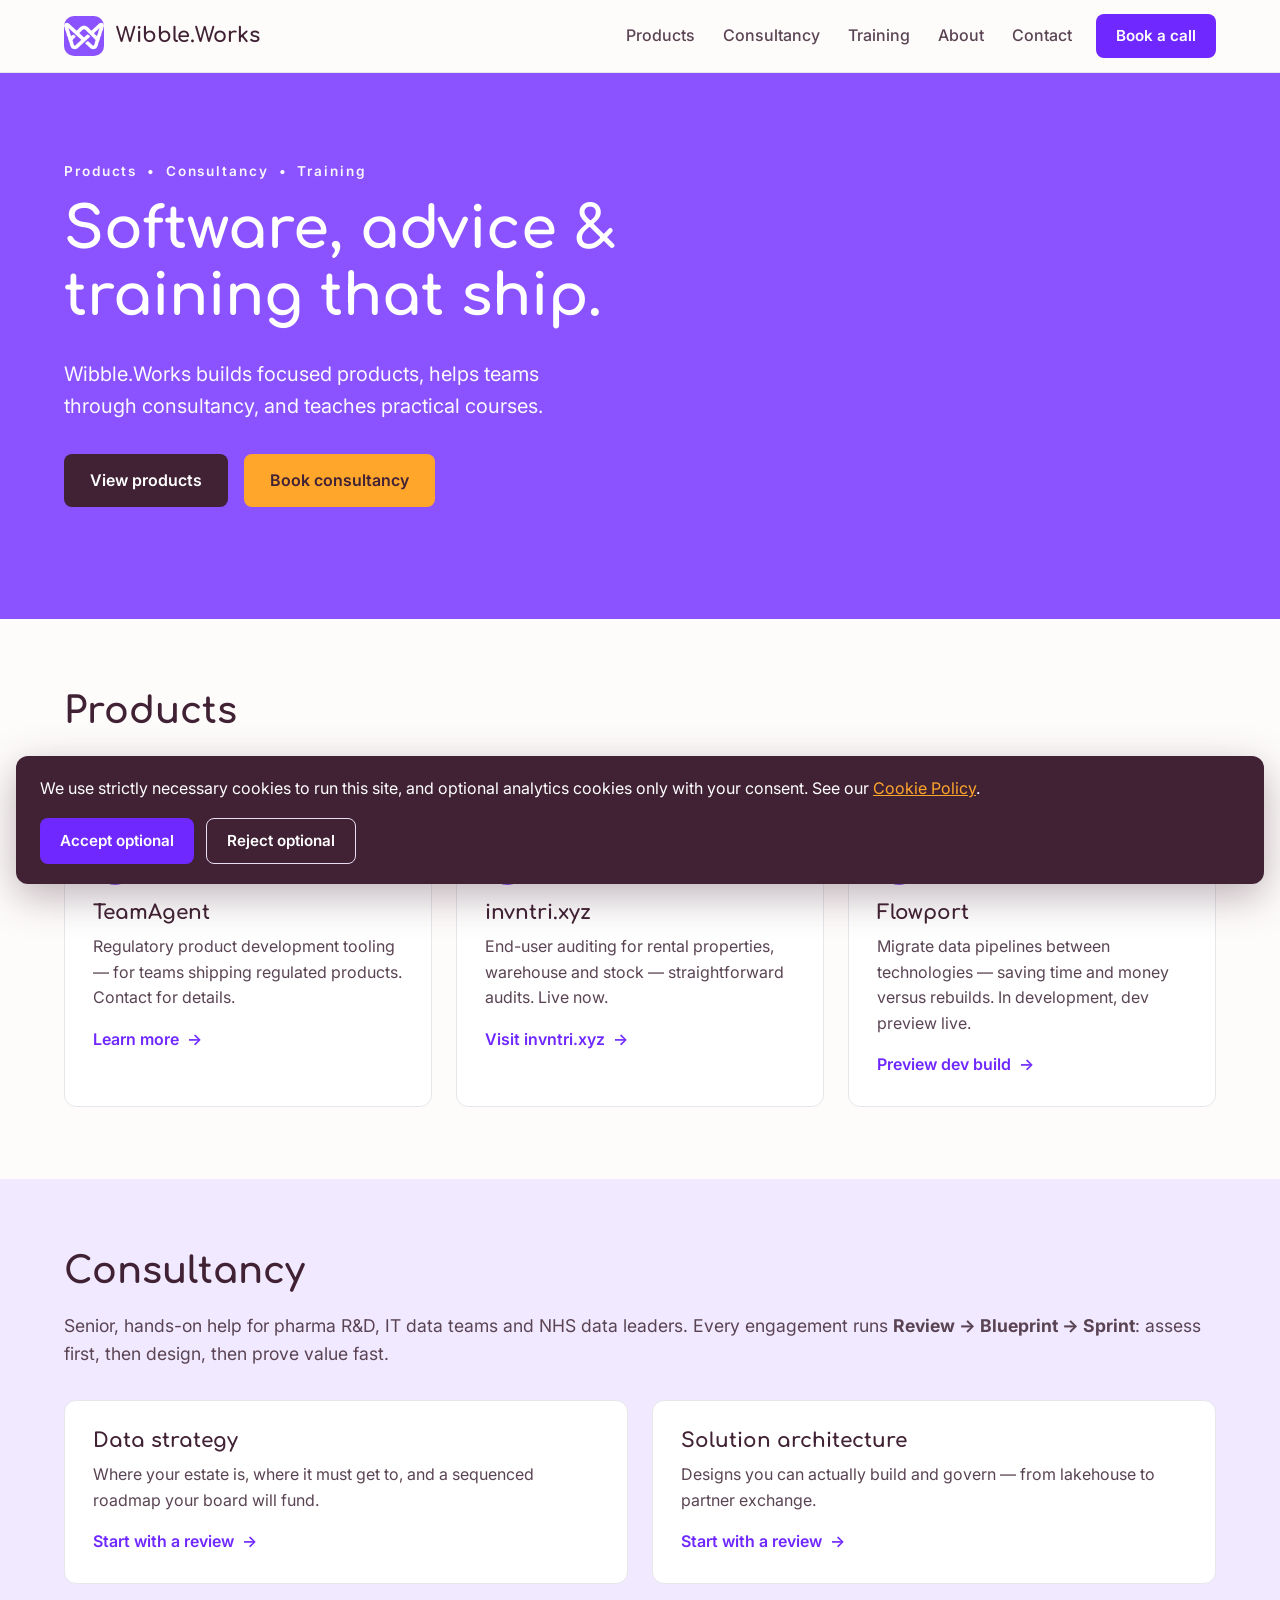
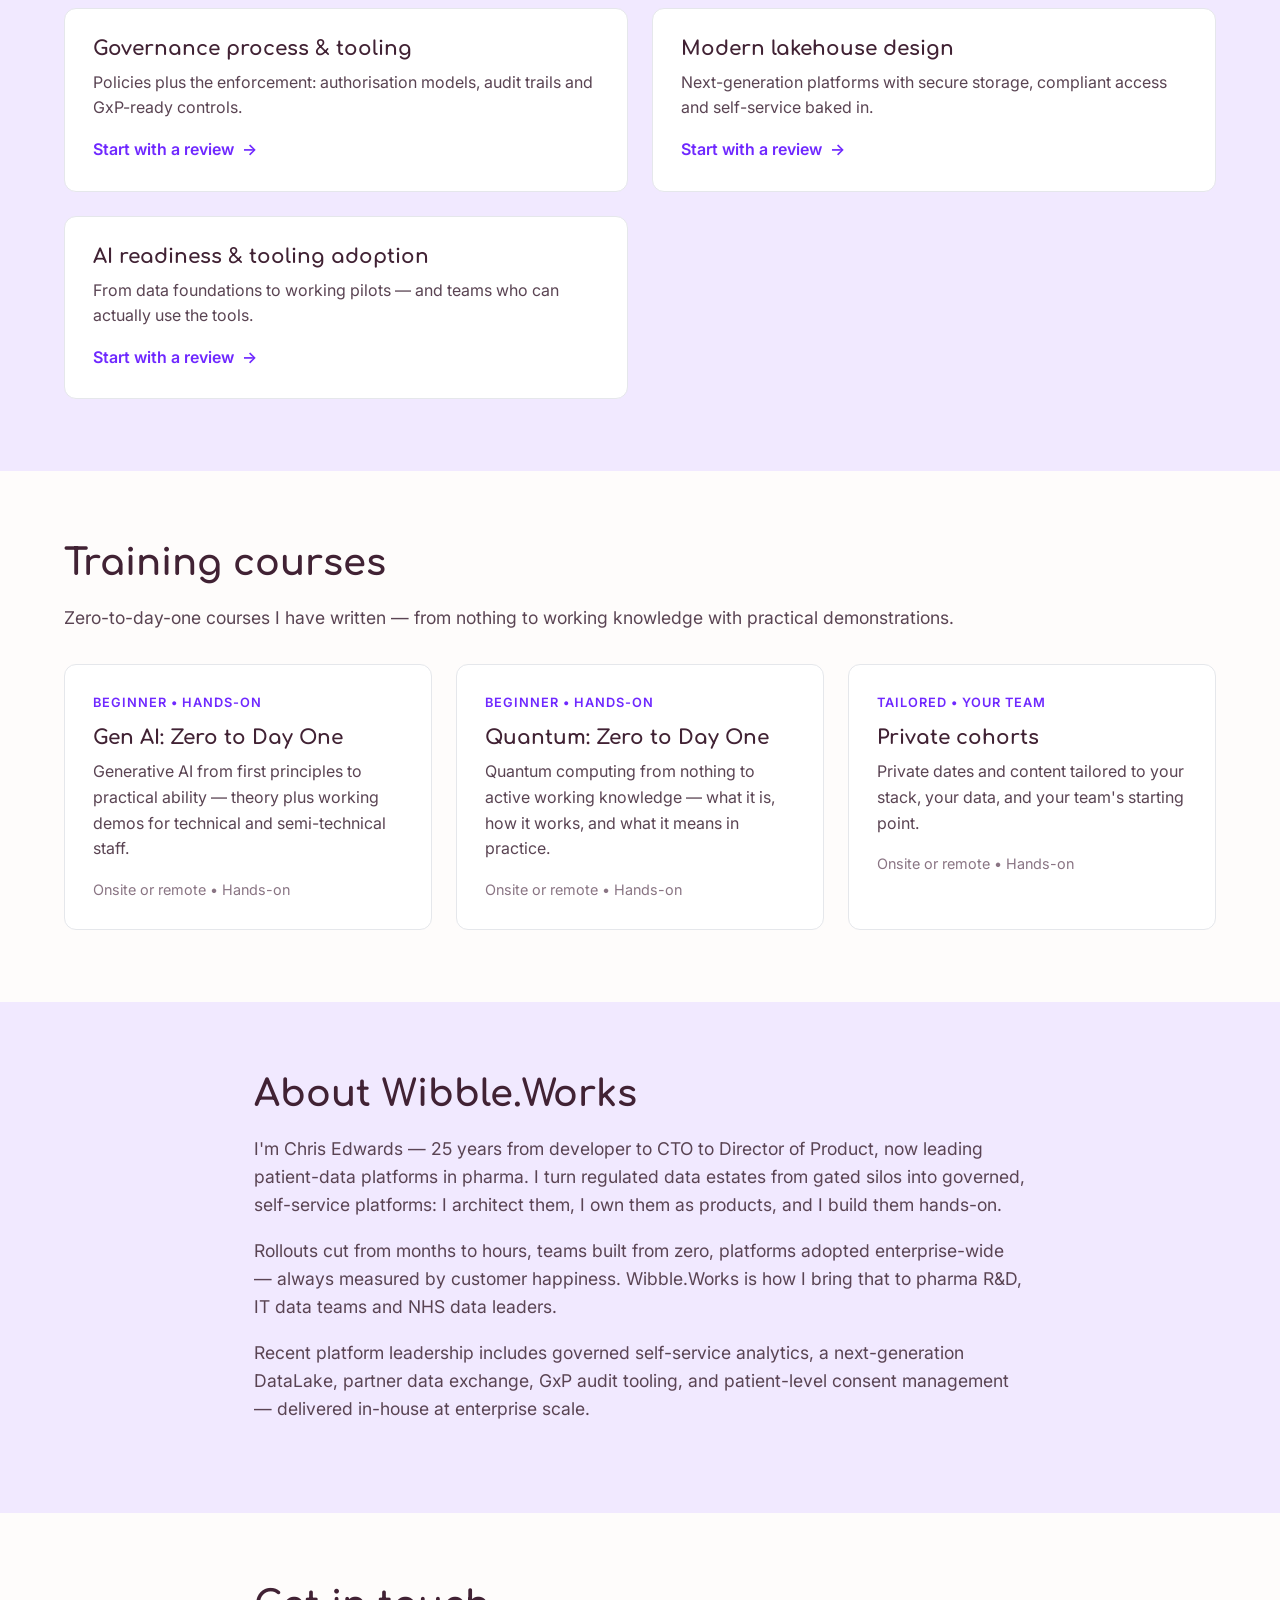
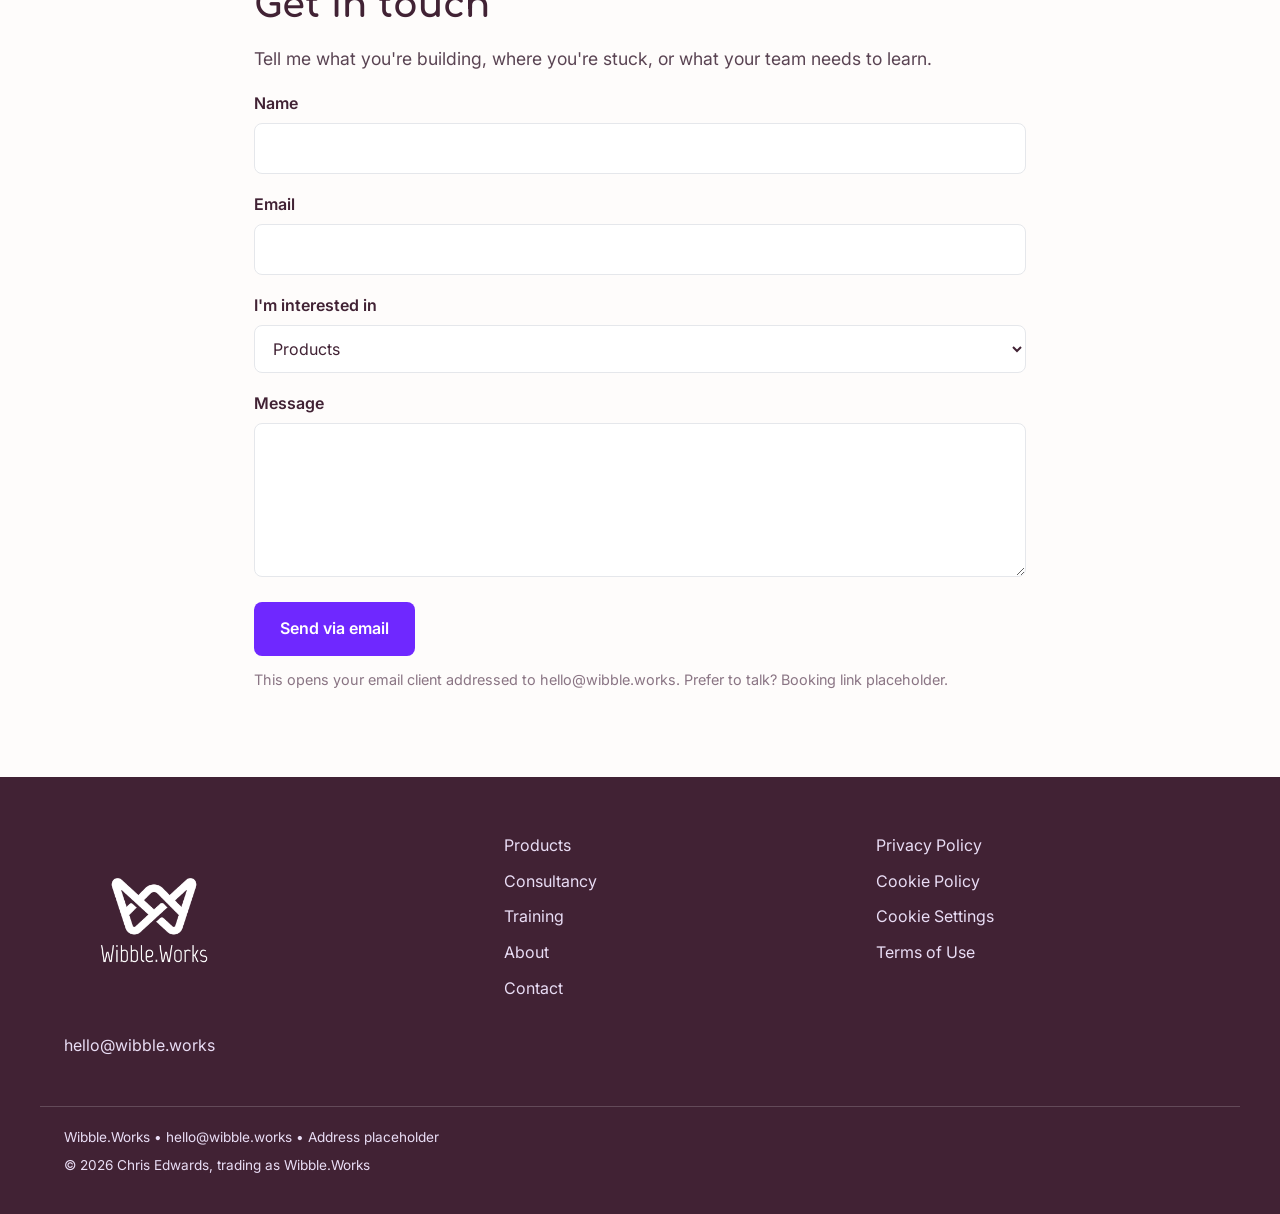
==== index.html @ 683f90d1 "Business website: products, consultancy, training, legal pages with Wibble brand" ====
<!DOCTYPE html>
<html lang="en-GB">
<head>
  <meta charset="utf-8">
  <meta name="viewport" content="width=device-width, initial-scale=1">
  <title>Wibble.Works — Products, Consultancy &amp; Training</title>
  <meta name="description" content="Wibble.Works builds focused products, helps teams through consultancy, and teaches practical training courses.">
  <meta property="og:title" content="Wibble.Works — Products, Consultancy & Training">
  <meta property="og:description" content="Software, advice and training that ship.">
  <meta property="og:type" content="website">
  <link rel="icon" type="image/png" href="assets/favicon-64.png">
  <link rel="preconnect" href="https://fonts.googleapis.com">
  <link rel="preconnect" href="https://fonts.gstatic.com" crossorigin>
  <link href="https://fonts.googleapis.com/css2?family=Comfortaa:wght@500;600;700&family=Inter:wght@400;500;600&display=swap" rel="stylesheet">
  <link rel="stylesheet" href="styles.css">
</head>
<body>
  <a class="skip-link" href="#main">Skip to content</a>

  <header class="site-header" id="top">
    <div class="wrap header-inner">
      <a class="brand" href="#top" aria-label="Wibble.Works home">
        <img class="brand-badge" src="assets/logo-badge-256.png" alt="" width="40" height="40">
        <span class="brand-word">Wibble.Works</span>
      </a>
      <nav class="site-nav" id="site-nav" aria-label="Primary">
        <a href="#products">Products</a>
        <a href="#consultancy">Consultancy</a>
        <a href="#training">Training</a>
        <a href="#about">About</a>
        <a href="#contact">Contact</a>
      </nav>
      <div class="header-cta">
        <a class="btn btn-primary btn-small" href="#contact">Book a call</a>
        <button class="nav-toggle" id="nav-toggle" aria-expanded="false" aria-controls="site-nav" aria-label="Menu">
          <span></span><span></span><span></span>
        </button>
      </div>
    </div>
  </header>

  <main id="main">
    <section class="hero" aria-labelledby="hero-title">
      <div class="wrap">
        <p class="eyebrow">Products &nbsp;•&nbsp; Consultancy &nbsp;•&nbsp; Training</p>
        <h1 id="hero-title">Software, advice &amp;<br>training that ship.</h1>
        <p class="lede">Wibble.Works builds focused products, helps teams<br>through consultancy, and teaches practical courses.</p>
        <p class="hero-actions">
          <a class="btn btn-plum" href="#products">View products</a>
          <a class="btn btn-amber" href="#consultancy">Book consultancy</a>
        </p>
      </div>
    </section>

    <section class="section" id="products" aria-labelledby="products-title">
      <div class="wrap">
        <h2 id="products-title">Products</h2>
        <p class="section-sub">Focused tools, built properly — including one live now.</p>
        <div class="cards-3">
          <article class="card">
            <span class="card-dot" aria-hidden="true"></span>
            <h3>TeamAgent</h3>
            <p>Regulatory product development tooling — for teams shipping regulated products. Contact for details.</p>
            <a class="text-link" href="#contact">Learn more&nbsp;&nbsp;→</a>
          </article>
          <article class="card">
            <span class="card-dot" aria-hidden="true"></span>
            <h3>invntri.xyz</h3>
            <p>End-user auditing for rental properties, warehouse and stock — straightforward audits. Live now.</p>
            <a class="text-link" href="https://invntri.xyz" target="_blank" rel="noopener">Visit invntri.xyz&nbsp;&nbsp;→</a>
          </article>
          <article class="card">
            <span class="card-dot" aria-hidden="true"></span>
            <h3>Flowport</h3>
            <p>Migrate data pipelines between technologies — saving time and money versus rebuilds. In development, dev preview live.</p>
            <a class="text-link" href="https://dev.flowport.co.uk" target="_blank" rel="noopener">Preview dev build&nbsp;&nbsp;→</a>
          </article>
        </div>
      </div>
    </section>

    <section class="section band" id="consultancy" aria-labelledby="consultancy-title">
      <div class="wrap">
        <h2 id="consultancy-title">Consultancy</h2>
        <p class="section-sub">Senior, hands-on help for pharma R&amp;D, IT data teams and NHS data leaders. Every engagement runs <strong>Review → Blueprint → Sprint</strong>: assess first, then design, then prove value fast.</p>
        <div class="cards-2">
          <article class="card">
            <h3>Data strategy</h3>
            <p>Where your estate is, where it must get to, and a sequenced roadmap your board will fund.</p>
            <a class="text-link" href="#contact">Start with a review&nbsp;&nbsp;→</a>
          </article>
          <article class="card">
            <h3>Solution architecture</h3>
            <p>Designs you can actually build and govern — from lakehouse to partner exchange.</p>
            <a class="text-link" href="#contact">Start with a review&nbsp;&nbsp;→</a>
          </article>
          <article class="card">
            <h3>Governance process &amp; tooling</h3>
            <p>Policies plus the enforcement: authorisation models, audit trails and GxP-ready controls.</p>
            <a class="text-link" href="#contact">Start with a review&nbsp;&nbsp;→</a>
          </article>
          <article class="card">
            <h3>Modern lakehouse design</h3>
            <p>Next-generation platforms with secure storage, compliant access and self-service baked in.</p>
            <a class="text-link" href="#contact">Start with a review&nbsp;&nbsp;→</a>
          </article>
          <article class="card">
            <h3>AI readiness &amp; tooling adoption</h3>
            <p>From data foundations to working pilots — and teams who can actually use the tools.</p>
            <a class="text-link" href="#contact">Start with a review&nbsp;&nbsp;→</a>
          </article>
        </div>
      </div>
    </section>

    <section class="section" id="training" aria-labelledby="training-title">
      <div class="wrap">
        <h2 id="training-title">Training courses</h2>
        <p class="section-sub">Zero-to-day-one courses I have written — from nothing to working knowledge with practical demonstrations.</p>
        <div class="cards-3">
          <article class="card">
            <p class="card-kicker">Beginner • Hands-on</p>
            <h3>Gen AI: Zero to Day One</h3>
            <p>Generative AI from first principles to practical ability — theory plus working demos for technical and semi-technical staff.</p>
            <p class="card-meta">Onsite or remote • Hands-on</p>
          </article>
          <article class="card">
            <p class="card-kicker">Beginner • Hands-on</p>
            <h3>Quantum: Zero to Day One</h3>
            <p>Quantum computing from nothing to active working knowledge — what it is, how it works, and what it means in practice.</p>
            <p class="card-meta">Onsite or remote • Hands-on</p>
          </article>
          <article class="card">
            <p class="card-kicker">Tailored • Your team</p>
            <h3>Private cohorts</h3>
            <p>Private dates and content tailored to your stack, your data, and your team's starting point.</p>
            <p class="card-meta">Onsite or remote • Hands-on</p>
          </article>
        </div>
      </div>
    </section>

    <section class="section band" id="about" aria-labelledby="about-title">
      <div class="wrap narrow">
        <h2 id="about-title">About Wibble.Works</h2>
        <p>I'm Chris Edwards — 25 years from developer to CTO to Director of Product, now leading patient-data platforms in pharma. I turn regulated data estates from gated silos into governed, self-service platforms: I architect them, I own them as products, and I build them hands-on.</p>
        <p>Rollouts cut from months to hours, teams built from zero, platforms adopted enterprise-wide — always measured by customer happiness. Wibble.Works is how I bring that to pharma R&amp;D, IT data teams and NHS data leaders.</p>
        <p>Recent platform leadership includes governed self-service analytics, a next-generation DataLake, partner data exchange, GxP audit tooling, and patient-level consent management — delivered in-house at enterprise scale.</p>
      </div>
    </section>

    <section class="section" id="contact" aria-labelledby="contact-title">
      <div class="wrap narrow">
        <h2 id="contact-title">Get in touch</h2>
        <p class="section-sub">Tell me what you're building, where you're stuck, or what your team needs to learn.</p>
        <form id="contact-form" action="mailto:hello@wibble.works" method="post" enctype="text/plain">
          <div class="field">
            <label for="cf-name">Name</label>
            <input id="cf-name" name="name" type="text" autocomplete="name" required>
          </div>
          <div class="field">
            <label for="cf-email">Email</label>
            <input id="cf-email" name="email" type="email" autocomplete="email" required>
          </div>
          <div class="field">
            <label for="cf-topic">I'm interested in</label>
            <select id="cf-topic" name="topic">
              <option>Products</option>
              <option>Consultancy</option>
              <option>Training</option>
              <option>Something else</option>
            </select>
          </div>
          <div class="field">
            <label for="cf-msg">Message</label>
            <textarea id="cf-msg" name="message" rows="5" required></textarea>
          </div>
          <button class="btn btn-primary" type="submit">Send via email</button>
          <p class="form-note">This opens your email client addressed to hello@wibble.works. Prefer to talk? Booking link placeholder.</p>
        </form>
      </div>
    </section>
  </main>

  <footer class="site-footer">
    <div class="wrap footer-grid">
      <div>
        <img src="assets/logo-lockup-white-640.png" alt="Wibble.Works" width="180" height="180">
        <p class="footer-contact">hello@wibble.works</p>
      </div>
      <nav aria-label="Footer">
        <a href="#products">Products</a>
        <a href="#consultancy">Consultancy</a>
        <a href="#training">Training</a>
        <a href="#about">About</a>
        <a href="#contact">Contact</a>
      </nav>
      <nav aria-label="Legal">
        <a href="legal.html#privacy">Privacy Policy</a>
        <a href="legal.html#cookies">Cookie Policy</a>
        <a href="#" id="cookie-settings-link">Cookie Settings</a>
        <a href="legal.html#terms">Terms of Use</a>
      </nav>
    </div>
    <div class="wrap footer-legal">
      <p>Wibble.Works • hello@wibble.works • Address placeholder</p>
      <p>© 2026 Chris Edwards, trading as Wibble.Works</p>
    </div>
  </footer>

  <div class="cookie-banner" id="cookie-banner" role="dialog" aria-live="polite" aria-label="Cookie consent" hidden>
    <p>We use strictly necessary cookies to run this site, and optional analytics cookies only with your consent. See our <a href="legal.html#cookies">Cookie Policy</a>.</p>
    <p class="cookie-actions">
      <button class="btn btn-primary btn-small" id="cookie-accept" type="button">Accept optional</button>
      <button class="btn btn-ghost btn-small" id="cookie-reject" type="button">Reject optional</button>
    </p>
  </div>

  <script src="main.js" defer></script>
</body>
</html>
---- styles.css ----
/* Wibble.Works — brand tokens (Direction C: violet-led) */
:root {
  --brand-violet: #8b53ff;
  --brand-violet-dark: #6f28ff; /* buttons: passes AA with white text */
  --brand-violet-tint: #f1e9ff; /* section bands */
  --brand-plum: #412234; /* headings, dark surfaces */
  --brand-amber: #ffa62b; /* energy accents only */
  --brand-brick: #bb342f; /* errors only */
  --bg: #fefcfb;
  --card: #ffffff;
  --line: #e5e7eb;
  --text: #412234;
  --text-body: #5a4453;
  --text-faint: #8a7584;
  --on-dark: #ffffff;
  --on-dark-sub: #e9ddf5;
  --font-display: "Comfortaa", "Trebuchet MS", system-ui, sans-serif;
  --font-body: "Inter", system-ui, -apple-system, "Segoe UI", sans-serif;
  --radius: 12px;
  --wrap: 1200px;
}

* { box-sizing: border-box; }
html { scroll-behavior: smooth; }
body {
  margin: 0;
  background: var(--bg);
  color: var(--text-body);
  font-family: var(--font-body);
  line-height: 1.6;
}
h1, h2, h3 { color: var(--text); font-family: var(--font-display); line-height: 1.15; margin: 0 0 0.5em; }
h1 { font-size: clamp(2.2rem, 5vw, 3.6rem); }
h2 { font-size: clamp(1.6rem, 3.4vw, 2.3rem); }
h3 { font-size: 1.25rem; }
p { margin: 0 0 1em; }
a { color: var(--brand-violet-dark); }
.wrap { max-width: var(--wrap); margin: 0 auto; padding: 0 24px; }
.wrap.narrow { max-width: 820px; }
.skip-link { position: absolute; left: -999px; top: 0; background: var(--brand-plum); color: #fff; padding: 8px 16px; z-index: 100; }
.skip-link:focus { left: 8px; top: 8px; }

/* Header */
.site-header { position: sticky; top: 0; z-index: 50; background: var(--bg); border-bottom: 1px solid var(--line); }
.header-inner { display: flex; align-items: center; gap: 24px; min-height: 72px; }
.brand { display: flex; align-items: center; gap: 12px; text-decoration: none; margin-right: auto; }
.brand-badge { width: 40px; height: 40px; border-radius: 10px; display: block; }
.brand-word { font-family: var(--font-display); font-weight: 700; font-size: 1.3rem; color: var(--brand-plum); }
.site-nav { display: flex; gap: 28px; }
.site-nav a { text-decoration: none; color: var(--text-body); font-weight: 500; }
.site-nav a:hover { color: var(--brand-violet-dark); }
.header-cta { display: flex; align-items: center; gap: 12px; }
.nav-toggle { display: none; background: none; border: 1px solid var(--line); border-radius: 8px; padding: 10px; cursor: pointer; }
.nav-toggle span { display: block; width: 22px; height: 2px; background: var(--brand-plum); margin: 4px 0; }

/* Buttons */
.btn { display: inline-block; text-decoration: none; border: 0; cursor: pointer; font: inherit; font-weight: 600; border-radius: 8px; padding: 14px 26px; }
.btn-small { padding: 10px 20px; font-size: 0.95rem; }
.btn-primary { background: var(--brand-violet-dark); color: #fff; }
.btn-primary:hover { background: var(--brand-violet); }
.btn-plum { background: var(--brand-plum); color: #fff; }
.btn-plum:hover { background: #2c1626; }
.btn-amber { background: var(--brand-amber); color: var(--brand-plum); }
.btn-amber:hover { filter: brightness(1.05); }
.btn-ghost { background: transparent; color: var(--on-dark); border: 1px solid var(--on-dark-sub); }

/* Hero */
.hero { background: var(--brand-violet); color: var(--on-dark); padding: 88px 0 96px; }
.hero h1 { color: var(--on-dark); }
.eyebrow { color: var(--on-dark); letter-spacing: 0.14em; font-size: 0.85rem; font-weight: 600; opacity: 0.95; }
.lede { color: var(--on-dark); font-size: 1.25rem; opacity: 0.97; }
.hero-actions { display: flex; gap: 16px; flex-wrap: wrap; margin-top: 32px; }

/* Sections */
.section { padding: 72px 0; }
.section.band { background: var(--brand-violet-tint); }
.section-sub { font-size: 1.1rem; }
.cards-3 { display: grid; grid-template-columns: repeat(3, 1fr); gap: 24px; margin-top: 32px; }
.cards-2 { display: grid; grid-template-columns: repeat(2, 1fr); gap: 24px; margin-top: 32px; }
.card { background: var(--card); border: 1px solid var(--line); border-radius: var(--radius); padding: 28px; }
.card-dot { display: block; width: 44px; height: 44px; border-radius: 50%; background: var(--brand-violet); margin-bottom: 16px; }
.card-kicker { color: var(--brand-violet-dark); font-size: 0.8rem; font-weight: 600; letter-spacing: 0.08em; text-transform: uppercase; }
.card-meta { color: var(--text-faint); font-size: 0.9rem; margin-bottom: 0; }
.text-link { color: var(--brand-violet-dark); font-weight: 600; text-decoration: none; }
.text-link:hover { text-decoration: underline; }

/* About / contact */
#about p { font-size: 1.1rem; }
.field { margin-bottom: 18px; }
.field label { display: block; font-weight: 600; color: var(--text); margin-bottom: 6px; }
.field input, .field select, .field textarea {
  width: 100%; font: inherit; color: var(--text);
  border: 1px solid var(--line); border-radius: 8px; padding: 12px 14px; background: #fff;
}
.field input:focus, .field select:focus, .field textarea:focus { outline: 2px solid var(--brand-violet); border-color: var(--brand-violet); }
.form-note { color: var(--text-faint); font-size: 0.9rem; margin-top: 12px; }

/* Legal page */
.crumb { color: var(--text-faint); }
.crumb a { color: var(--brand-violet-dark); }
.updated { color: var(--text-faint); font-size: 0.9rem; }
.legal-card { background: var(--card); border: 1px solid var(--line); border-radius: var(--radius); padding: 32px; margin: 32px 0; }
.legal-card li { margin-bottom: 0.6em; }

/* Footer */
.site-footer { background: var(--brand-plum); color: var(--on-dark-sub); padding: 56px 0 32px; margin-top: 0; }
.footer-grid { display: grid; grid-template-columns: 1.2fr 1fr 1fr; gap: 32px; align-items: start; }
.footer-grid img { border-radius: 12px; }
.footer-contact { margin-top: 12px; }
.footer-grid nav { display: flex; flex-direction: column; gap: 10px; }
.footer-grid nav a { color: var(--on-dark-sub); text-decoration: none; }
.footer-grid nav a:hover { color: var(--brand-amber); }
.footer-legal { border-top: 1px solid rgba(255, 255, 255, 0.18); margin-top: 32px; padding-top: 20px; font-size: 0.85rem; }
.footer-legal p { margin: 0 0 0.4em; }

/* Cookie banner */
.cookie-banner { position: fixed; left: 16px; right: 16px; bottom: 16px; z-index: 80; background: var(--brand-plum); color: var(--on-dark); border-radius: var(--radius); padding: 20px 24px; box-shadow: 0 12px 40px rgba(65, 34, 52, 0.35); }
.cookie-banner a { color: var(--brand-amber); }
.cookie-actions { display: flex; gap: 12px; margin: 12px 0 0; flex-wrap: wrap; }

/* Responsive */
@media (max-width: 900px) {
  .cards-3 { grid-template-columns: 1fr; }
  .cards-2 { grid-template-columns: 1fr; }
  .footer-grid { grid-template-columns: 1fr; }
}
@media (max-width: 760px) {
  .nav-toggle { display: block; }
  .site-nav { display: none; position: absolute; top: 72px; left: 0; right: 0; background: var(--bg); flex-direction: column; padding: 16px 24px 24px; border-bottom: 1px solid var(--line); gap: 16px; }
  .site-nav.open { display: flex; }
  .header-cta .btn { display: none; }
  .section { padding: 52px 0; }
  .hero { padding: 64px 0 72px; }
}
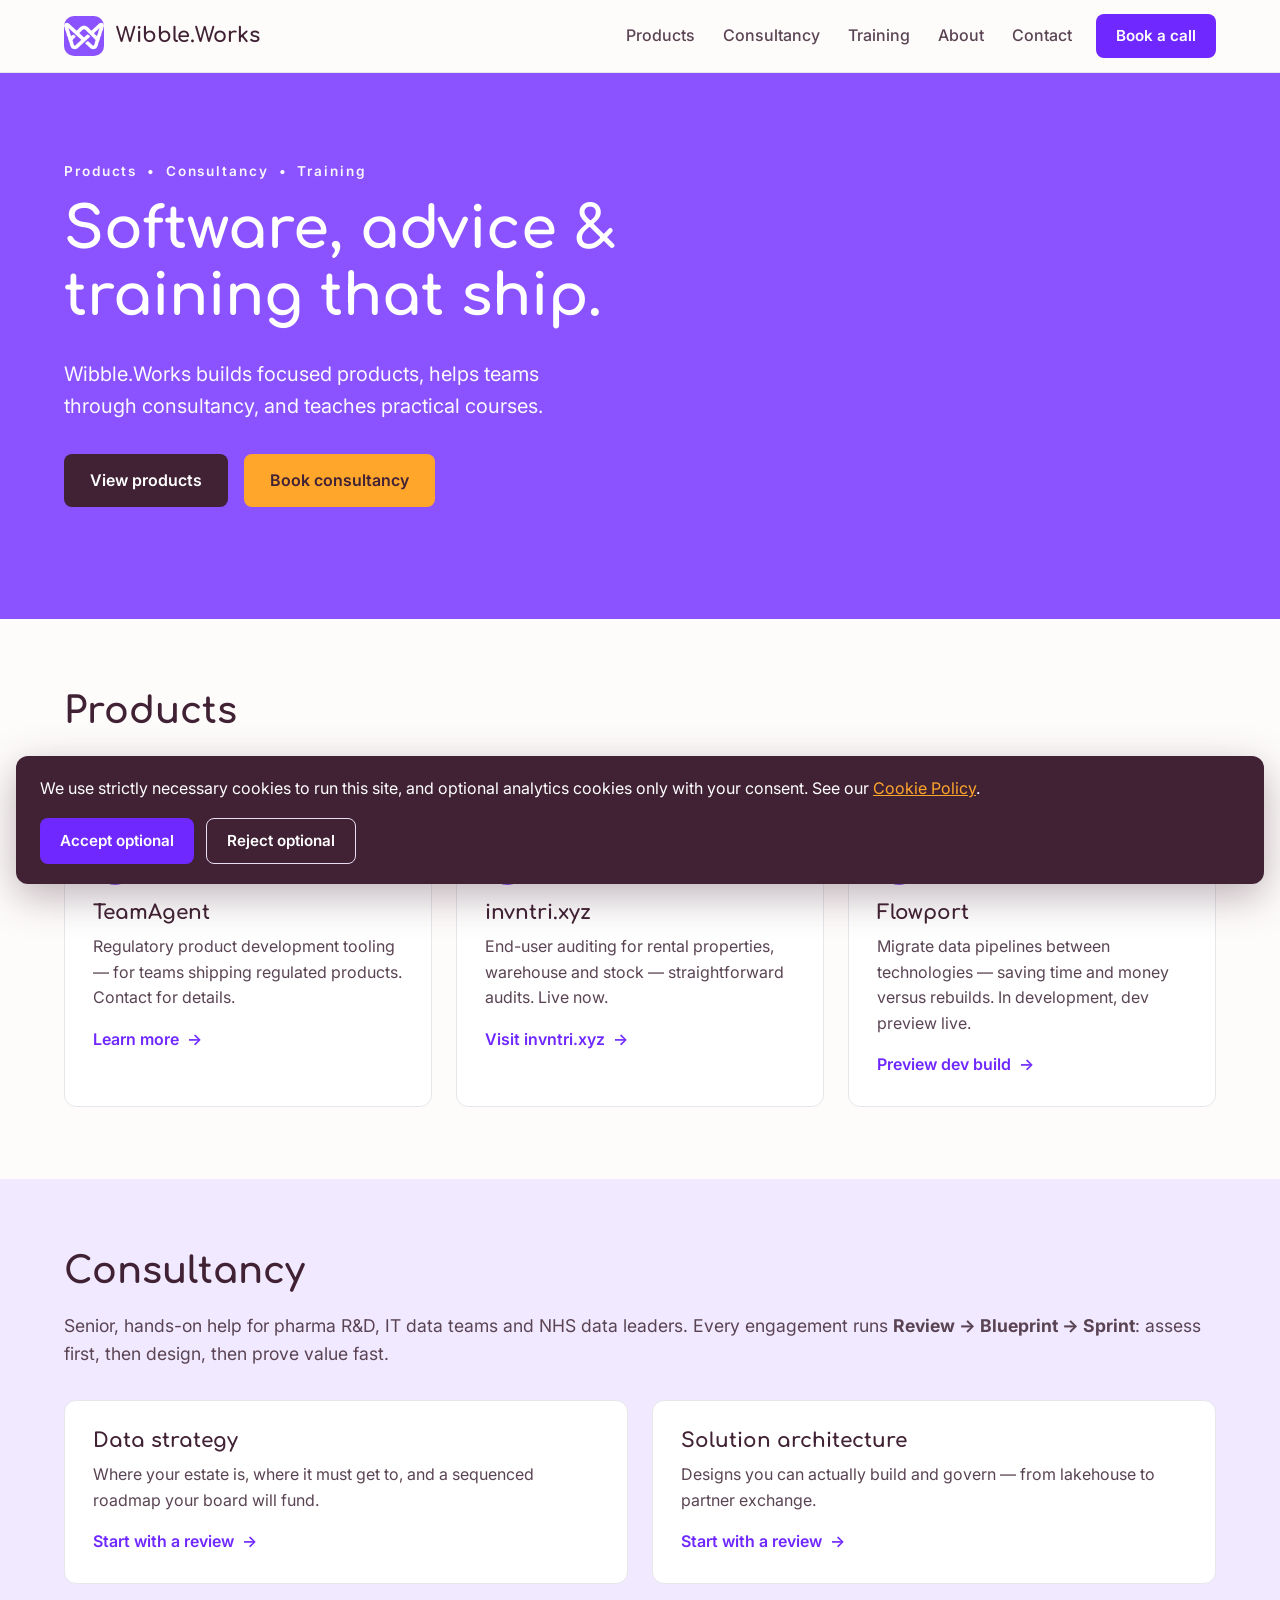
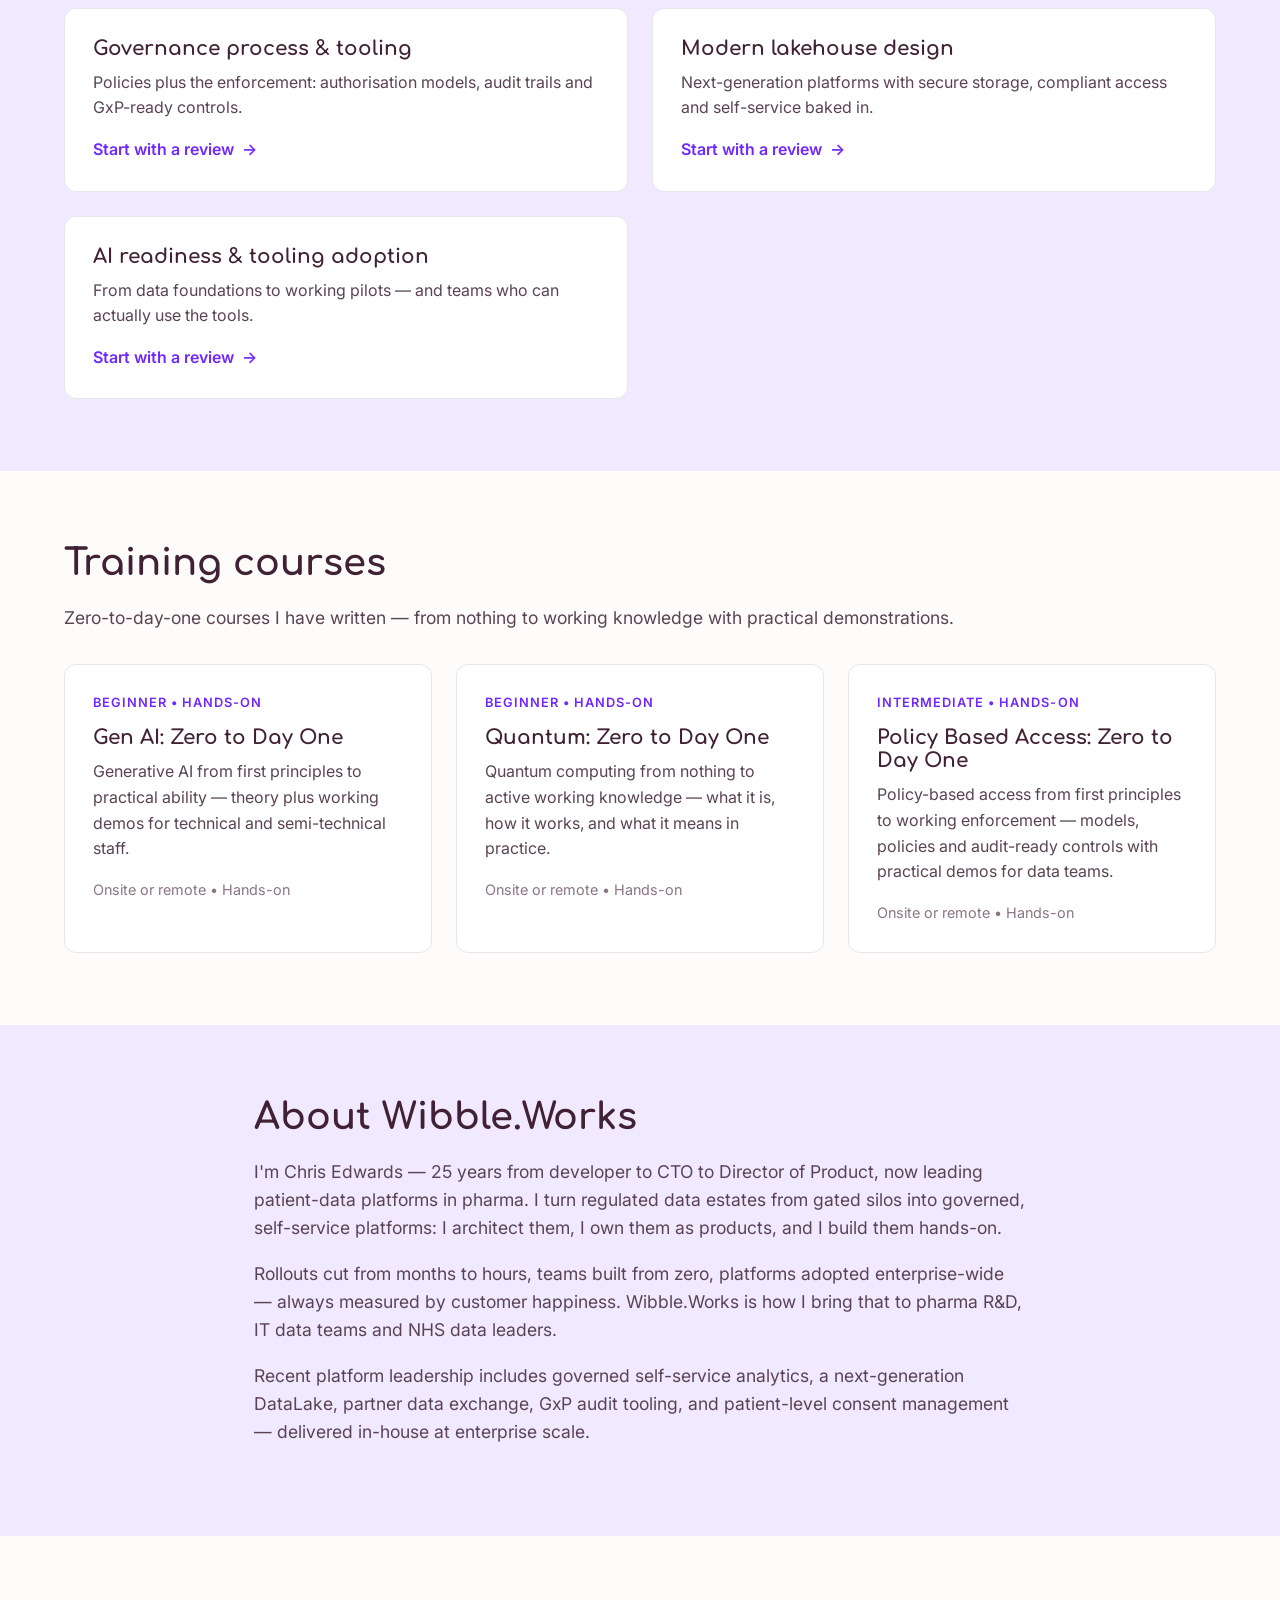
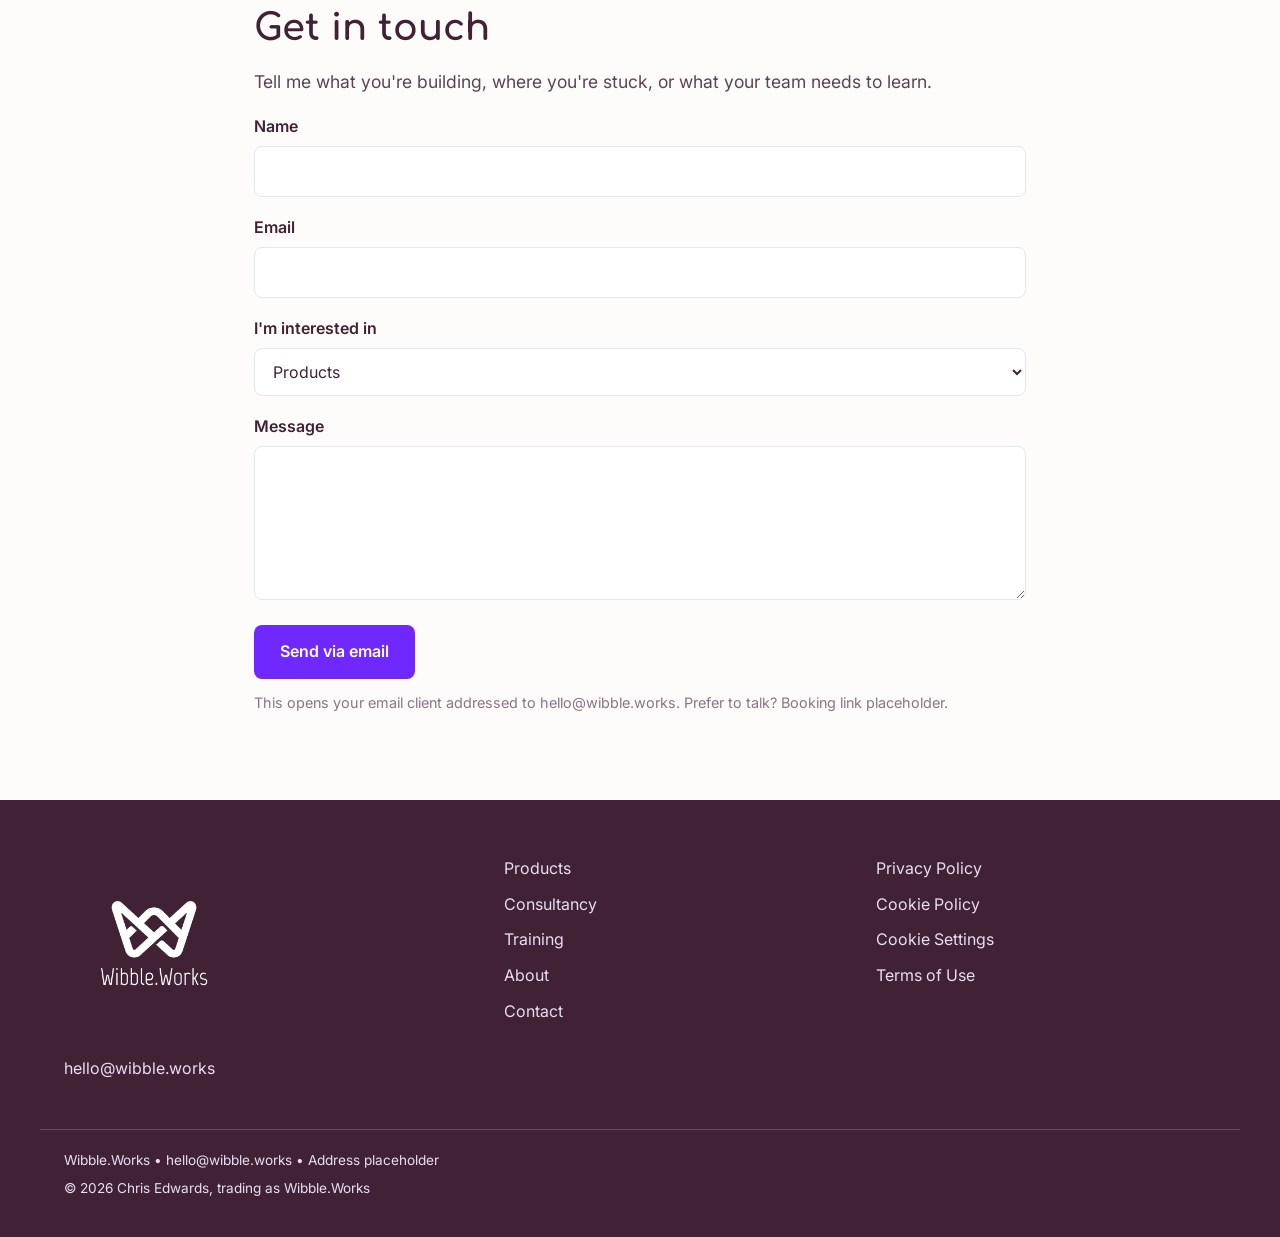
==== commit 0fdd02b6: "Replace Private Cohorts with Policy Based Access training course" ====
--- a/index.html
+++ b/index.html
@@ -131,9 +131,9 @@
             <p class="card-meta">Onsite or remote • Hands-on</p>
           </article>
           <article class="card">
-            <p class="card-kicker">Tailored • Your team</p>
-            <h3>Private cohorts</h3>
-            <p>Private dates and content tailored to your stack, your data, and your team's starting point.</p>
+            <p class="card-kicker">Intermediate • Hands-on</p>
+            <h3>Policy Based Access: Zero to Day One</h3>
+            <p>Policy-based access from first principles to working enforcement — models, policies and audit-ready controls with practical demos for data teams.</p>
             <p class="card-meta">Onsite or remote • Hands-on</p>
           </article>
         </div>
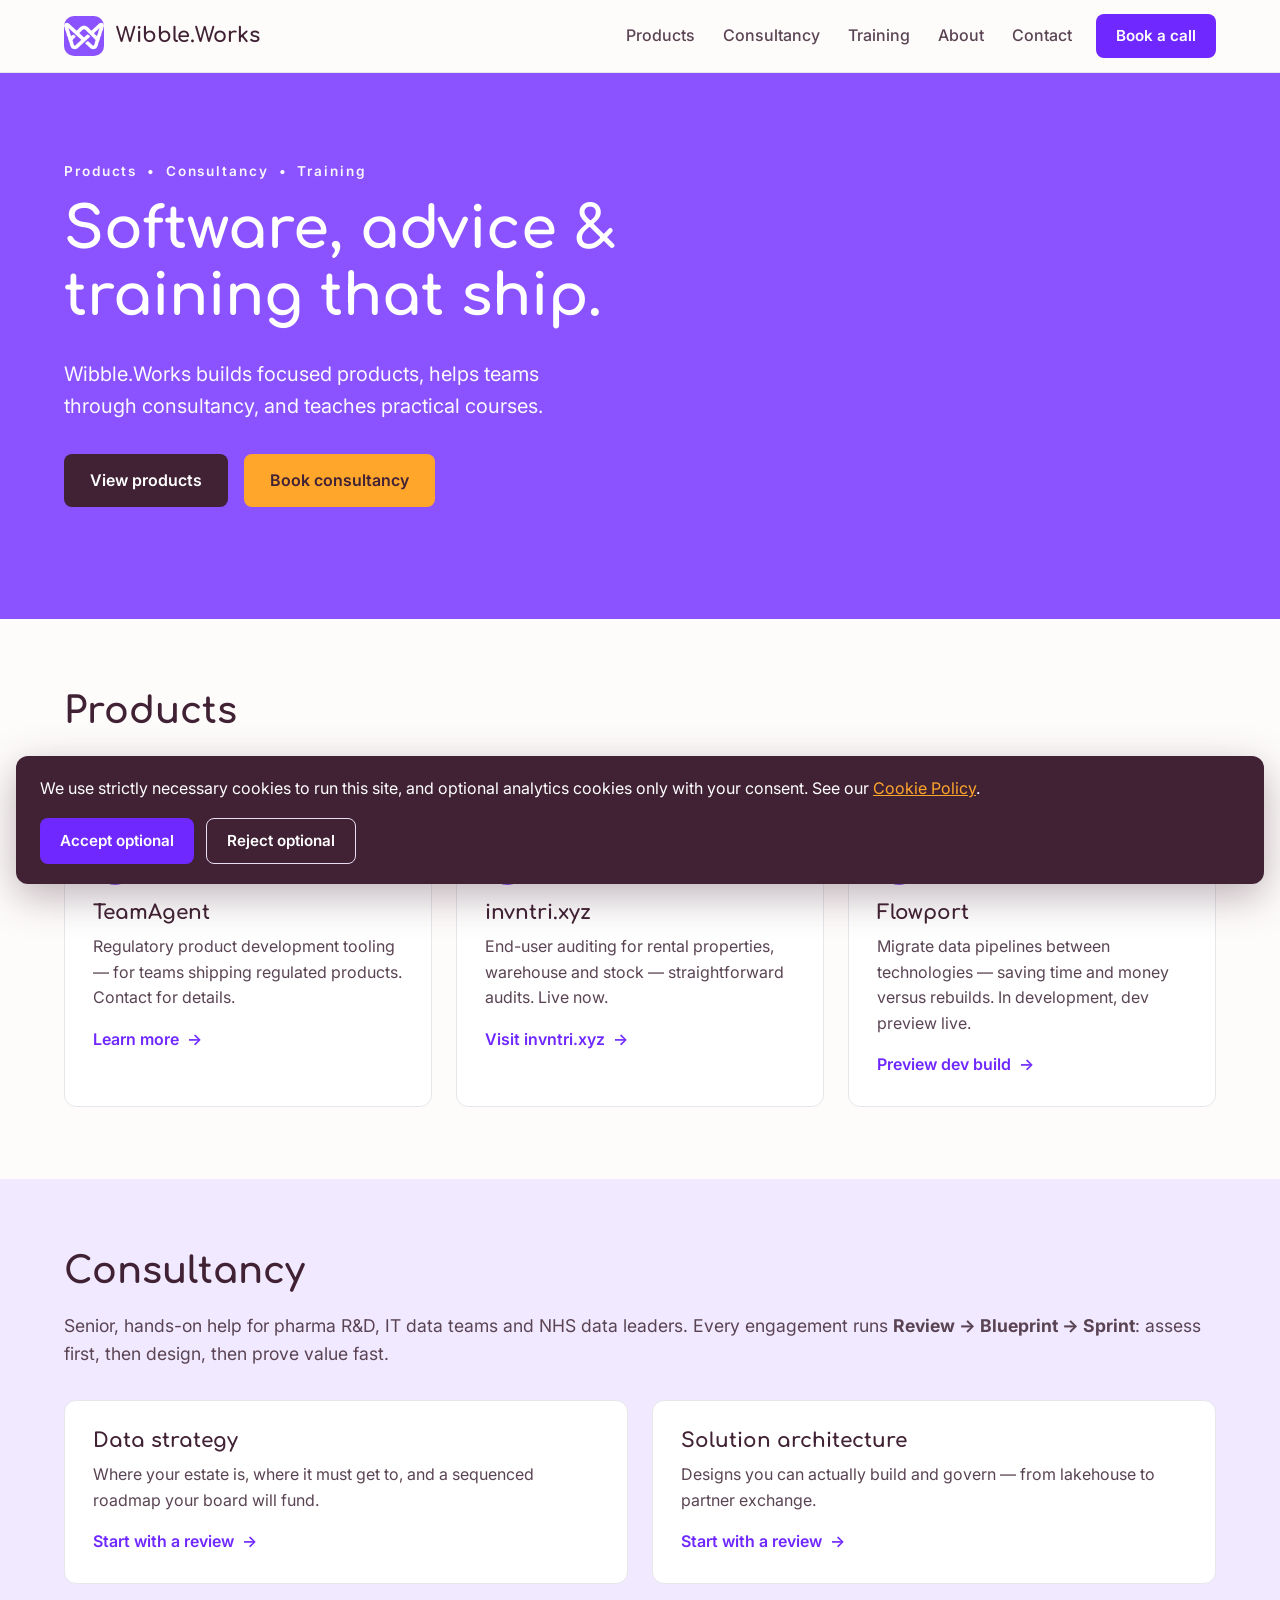
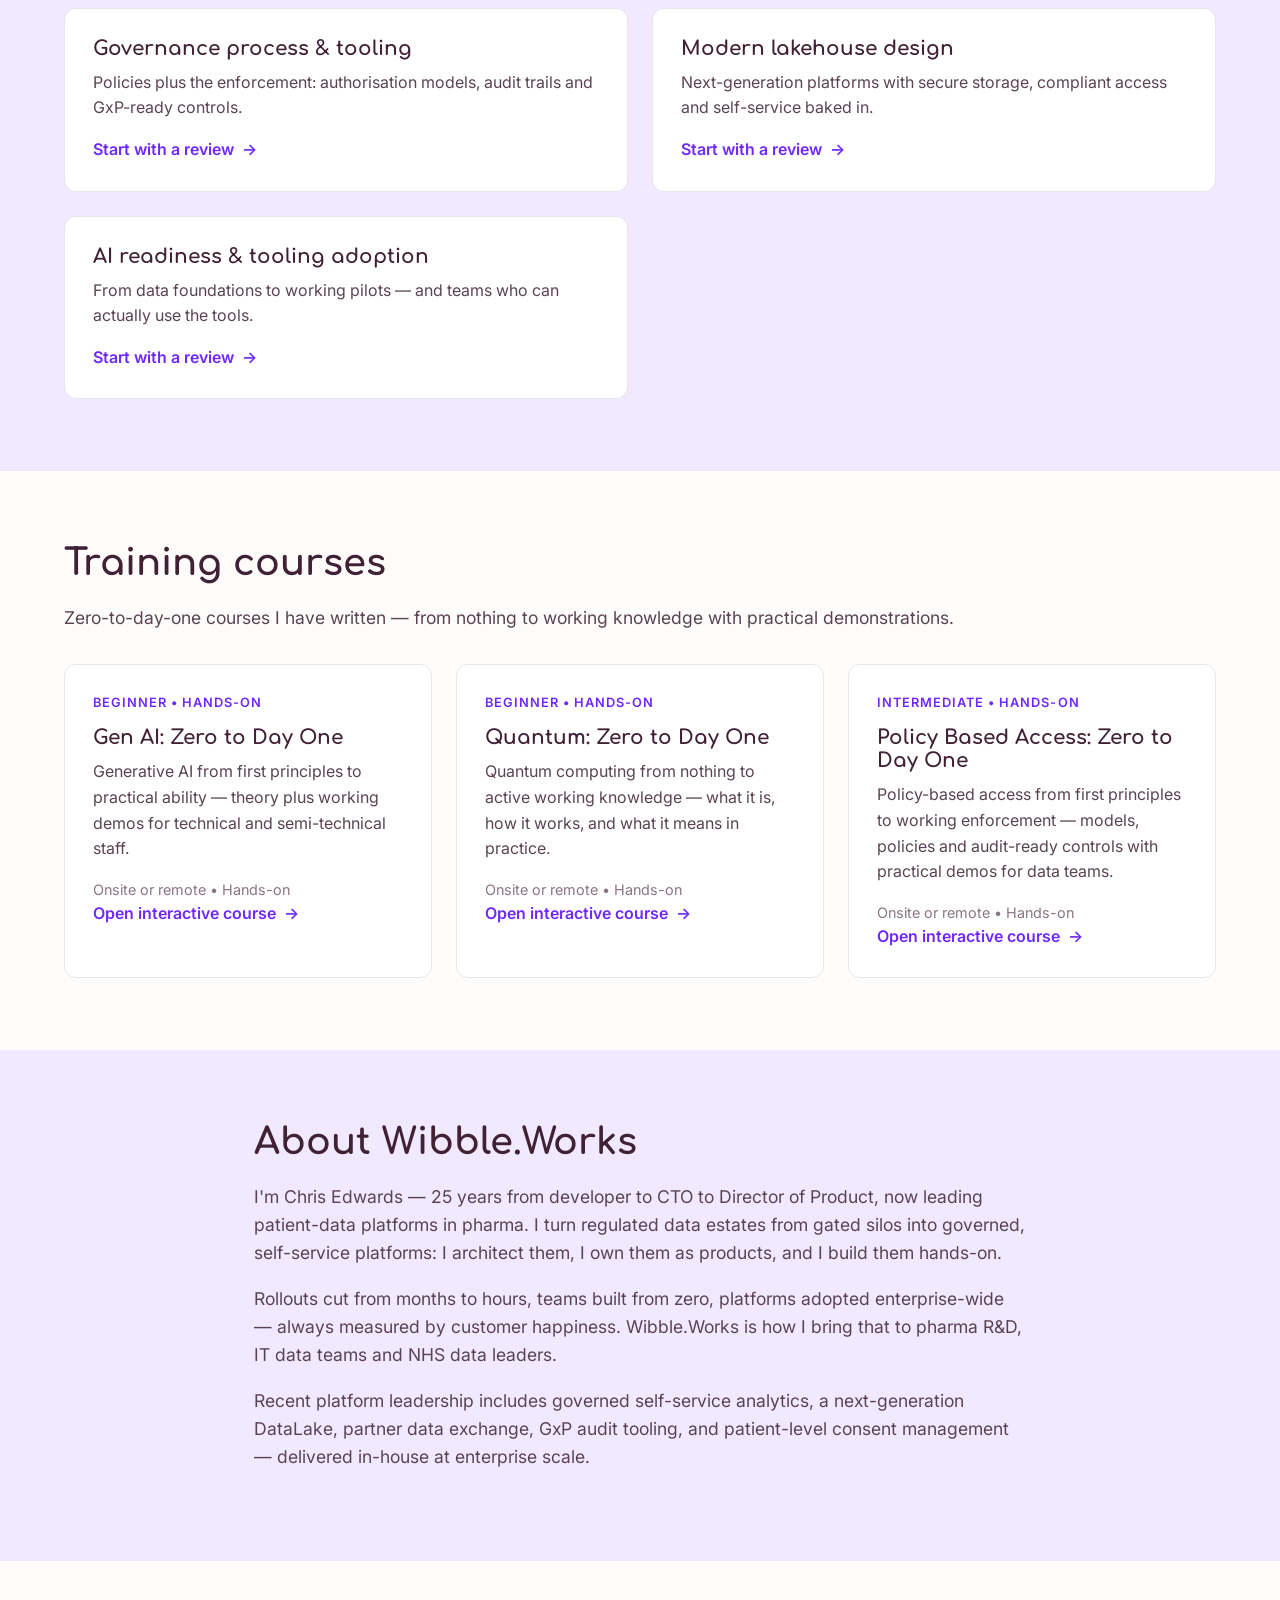
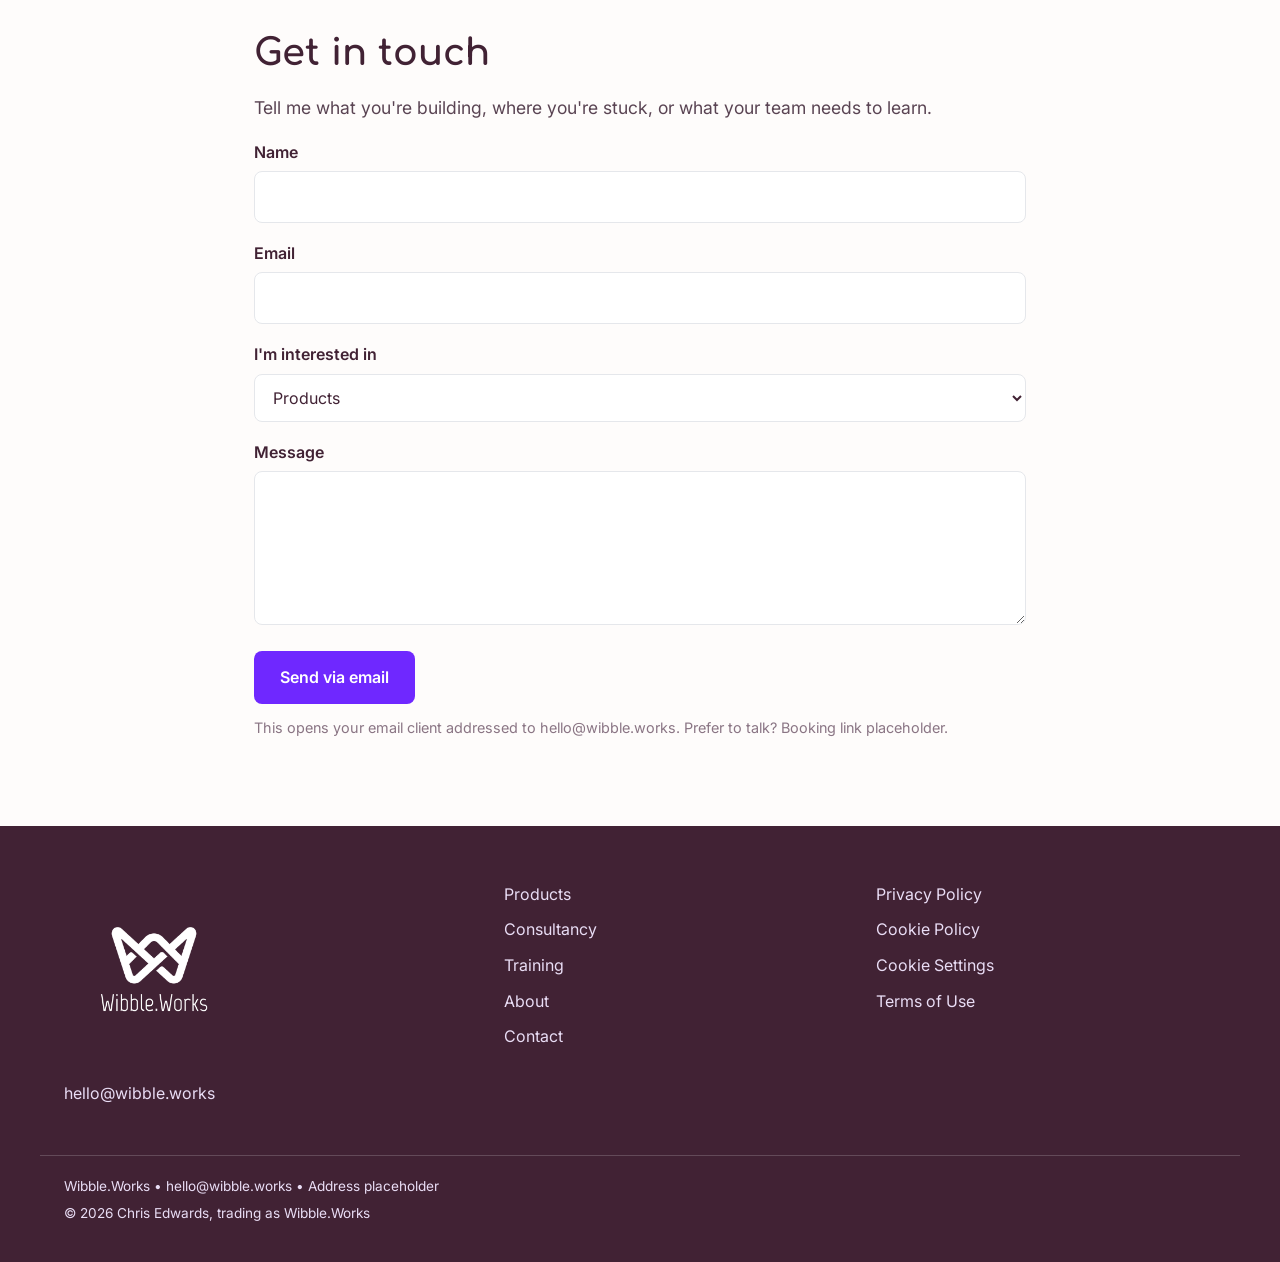
==== commit 7a569435: "Link training cards to interactive courses via relative redirect pages" ====
--- a/index.html
+++ b/index.html
@@ -123,18 +123,21 @@
             <h3>Gen AI: Zero to Day One</h3>
             <p>Generative AI from first principles to practical ability — theory plus working demos for technical and semi-technical staff.</p>
             <p class="card-meta">Onsite or remote • Hands-on</p>
+            <a class="text-link" href="genai/">Open interactive course&nbsp;&nbsp;→</a>
           </article>
           <article class="card">
             <p class="card-kicker">Beginner • Hands-on</p>
             <h3>Quantum: Zero to Day One</h3>
             <p>Quantum computing from nothing to active working knowledge — what it is, how it works, and what it means in practice.</p>
             <p class="card-meta">Onsite or remote • Hands-on</p>
+            <a class="text-link" href="quantum/">Open interactive course&nbsp;&nbsp;→</a>
           </article>
           <article class="card">
             <p class="card-kicker">Intermediate • Hands-on</p>
             <h3>Policy Based Access: Zero to Day One</h3>
             <p>Policy-based access from first principles to working enforcement — models, policies and audit-ready controls with practical demos for data teams.</p>
             <p class="card-meta">Onsite or remote • Hands-on</p>
+            <a class="text-link" href="pbac/">Open interactive course&nbsp;&nbsp;→</a>
           </article>
         </div>
       </div>
